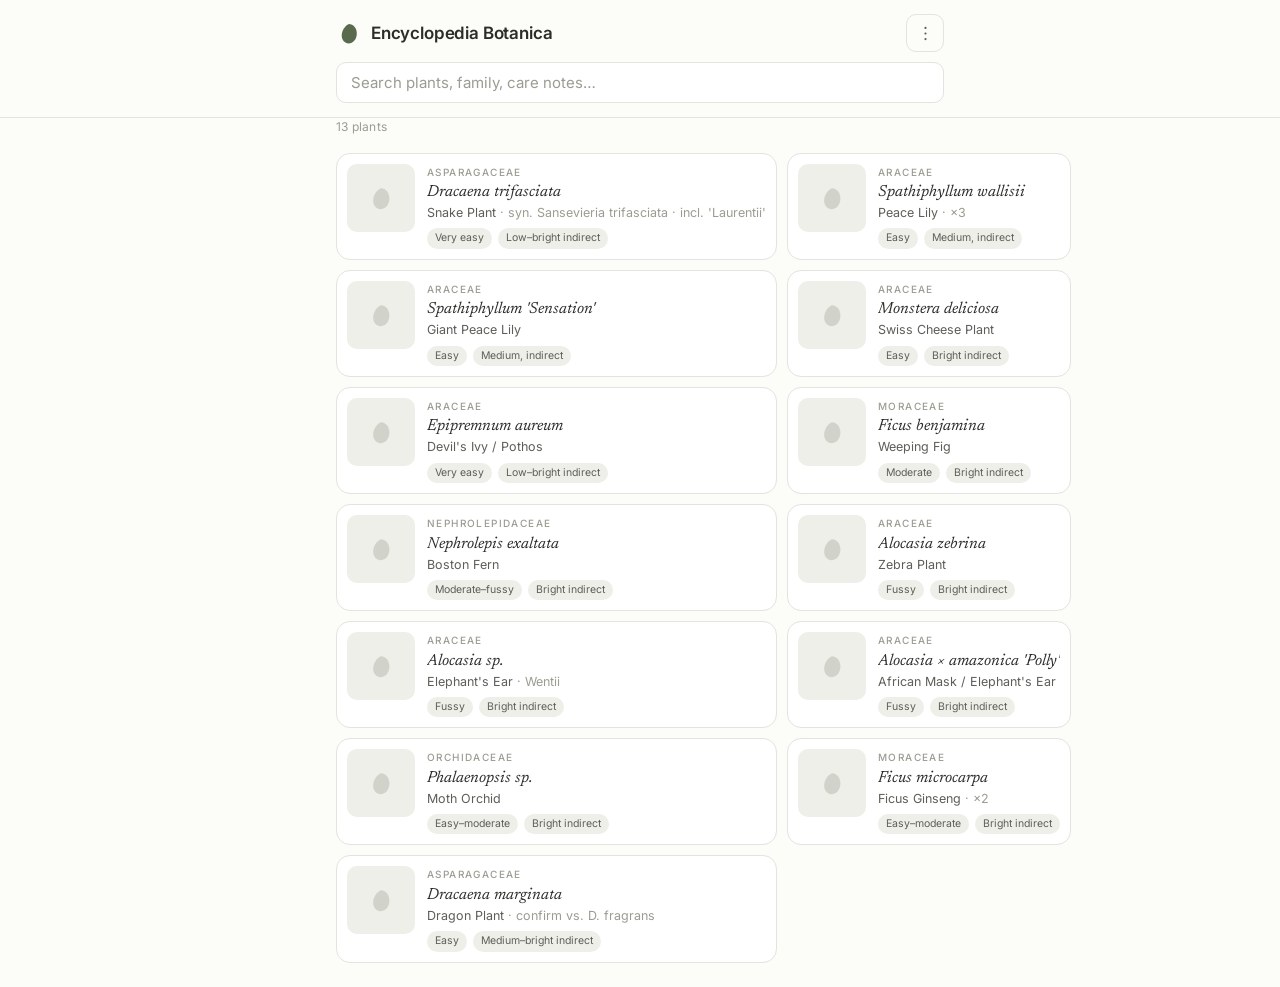
==== index.html @ 95552798 "Convert to installable Android PWA with mobile app + editable care log - Add index.html: a mobile-fi" ====
<!DOCTYPE html>
<html lang="en">
<head>
<meta charset="UTF-8">
<meta name="viewport" content="width=device-width, initial-scale=1, viewport-fit=cover">
<title>Encyclopedia Botanica</title>
<meta name="description" content="A personal, offline-first houseplant care catalogue — install it on your phone.">
<meta name="theme-color" content="#5a6b4d">
<link rel="manifest" href="manifest.webmanifest">
<link rel="icon" href="icons/icon-192.png" sizes="192x192" type="image/png">
<link rel="apple-touch-icon" href="icons/icon-192.png">
<link rel="stylesheet" href="css/app.css">

<!--
  ================================================================
  ENCYCLOPEDIA BOTANICA — mobile app shell
  ================================================================
  This is the installable PWA: search your plants, tap through to
  a phone-friendly detail page, and edit a care log that's saved
  on-device (see js/store.js). Plant reference data lives in
  js/plants.js, shared with print.html (the A4/PDF export view).

  See README.md for the full file layout and how to install this
  as an app on Android (Chrome → menu → "Install app" / "Add to
  Home screen").
  ================================================================
-->
</head>
<body>

<div id="install-banner" class="install-banner" hidden>
  <p>Install Encyclopedia Botanica on your phone for full offline access.</p>
  <button id="btn-install" class="btn btn-primary">Install</button>
  <button id="btn-dismiss-install" class="btn btn-ghost" aria-label="Dismiss">Not now</button>
</div>

<header class="topbar">
  <div class="topbar-row">
    <h1 class="brand">
      <span class="brand-mark" aria-hidden="true">
        <svg viewBox="0 0 100 100"><path d="M50 15 C66 15 80 30 80 52 C80 74 66 90 48 90 C34 90 22 78 22 60 C22 40 34 22 50 15 Z" fill="currentColor"/></svg>
      </span>
      Encyclopedia Botanica
    </h1>
    <button id="btn-about" class="icon-btn" aria-label="About & settings">
      <svg viewBox="0 0 24 24" fill="none" stroke="currentColor" stroke-width="2" stroke-linecap="round">
        <circle cx="12" cy="5" r="1.4" fill="currentColor" stroke="none"/>
        <circle cx="12" cy="12" r="1.4" fill="currentColor" stroke="none"/>
        <circle cx="12" cy="19" r="1.4" fill="currentColor" stroke="none"/>
      </svg>
    </button>
  </div>
  <div class="search-row">
    <input id="search" type="search" placeholder="Search plants, family, care notes…" aria-label="Search plants" enterkeyhint="search">
  </div>
</header>

<!-- ============================================================
     LIST VIEW
     ============================================================ -->
<main id="view-list" class="view">
  <div id="result-count" class="result-count" aria-live="polite"></div>
  <ul id="plant-list" class="plant-list"></ul>
  <p id="empty-state" class="empty-state" hidden>No plants match "<span></span>". Try a different search, or add one via <code>new-plant-prompt.md</code>.</p>
</main>

<!-- ============================================================
     DETAIL VIEW
     ============================================================ -->
<main id="view-detail" class="view" hidden>
  <button id="btn-back" class="back-btn">
    <svg viewBox="0 0 24 24" fill="none" stroke="currentColor" stroke-width="2" stroke-linecap="round" stroke-linejoin="round">
      <path d="M15 18l-6-6 6-6"/>
    </svg>
    Back
  </button>
  <article id="detail-content"></article>
</main>

<!-- ============================================================
     ABOUT / SETTINGS VIEW
     ============================================================ -->
<main id="view-about" class="view" hidden>
  <button class="back-btn" onclick="location.hash='#/'">
    <svg viewBox="0 0 24 24" fill="none" stroke="currentColor" stroke-width="2" stroke-linecap="round" stroke-linejoin="round">
      <path d="M15 18l-6-6 6-6"/>
    </svg>
    Back
  </button>
  <div class="container">
    <div class="about-section">
      <h2>Encyclopedia Botanica</h2>
      <p>A personal, offline-first houseplant care catalogue. Reference data (family, care requirements, pests, origins) lives in <code>js/plants.js</code> and is the same on every device. Anything you fill in here — acquired dates, locations, notes — is saved only on this device.</p>
    </div>

    <div class="about-section">
      <h2>Install</h2>
      <p>On Android Chrome: tap the ⋮ menu → <strong>Add to Home screen</strong> / <strong>Install app</strong>. Once installed it works fully offline.</p>
      <button id="btn-install-about" class="btn btn-primary" hidden>Install now</button>
    </div>

    <div class="about-section">
      <h2>Your data</h2>
      <div id="storage-notice" class="notice warn" hidden>
        This browser isn't persisting saved data (private/incognito mode, or storage is disabled) — anything you log will be lost when you close the app.
      </div>
      <p>Care-log entries and notes live in this browser's local storage, on this device only. Export a backup occasionally, especially before reinstalling or switching phones.</p>
      <div class="about-actions">
        <button id="btn-export" class="btn btn-block">Export data (.json backup)</button>
        <label class="btn btn-block" for="import-file" style="cursor:pointer;">Import data (merge from backup)</label>
        <input id="import-file" type="file" accept="application/json,.json" class="visually-hidden">
        <button id="btn-clear" class="btn btn-danger btn-block">Clear all saved data</button>
      </div>
    </div>

    <div class="about-section">
      <h2>Print / PDF</h2>
      <p>Need paper copies or a PDF of the full catalogue? Use the print view — same data, A4 layout.</p>
      <a href="print.html" class="btn btn-block" style="text-decoration:none;display:flex;">Open print view</a>
    </div>

    <div class="about-section">
      <h2>Adding a plant</h2>
      <p>Copy <code>new-plant-prompt.md</code> into any AI assistant, paste the generated record into <code>js/plants.js</code>, then reload. Full instructions are in that file and in <code>README.md</code>.</p>
    </div>
  </div>
</main>

<div id="toast" class="toast" role="status" aria-live="polite"></div>

<script src="js/plants.js"></script>
<script src="js/store.js"></script>
<script src="js/app.js"></script>
</body>
</html>
---- css/app.css ----
/* =============================================================
   app.css — mobile-first styles for the Encyclopedia Botanica app
   (index.html). Shares the same design tokens and typographic
   language as print.html so the two feel like one product.
   ============================================================= */

@font-face {
  font-family: "Inter";
  src: url("../fonts/inter-variable.woff2") format("woff2");
  font-weight: 100 900;
  font-style: normal;
  font-display: swap;
}

@font-face {
  font-family: "Newsreader";
  src: url("../fonts/newsreader-italic-variable.woff2") format("woff2");
  font-weight: 400 700;
  font-style: italic;
  font-display: swap;
}

:root {
  --ink:        #2a2d28;
  --soft:       #5c5f57;
  --faint:      #9a9d92;
  --hair:       #e3e4dd;
  --hair-soft:  #eeefe9;
  --paper:      #fcfcf9;
  --surface:    #ffffff;
  --green:      #5a6b4d;
  --green-soft: #7d8a6f;
  --danger:     #a24a3f;
  --focus:      #3a6ea5;

  --safe-top:    env(safe-area-inset-top, 0px);
  --safe-bottom: env(safe-area-inset-bottom, 0px);
  --safe-left:   env(safe-area-inset-left, 0px);
  --safe-right:  env(safe-area-inset-right, 0px);
}

@media (prefers-color-scheme: dark) {
  :root {
    --ink:        #eef0ea;
    --soft:       #c3c6bc;
    --faint:      #83877c;
    --hair:       #383b33;
    --hair-soft:  #2b2e27;
    --paper:      #1b1d18;
    --surface:    #232620;
    --green:      #93ac80;
    --green-soft: #7d9469;
    --danger:     #d98d80;
    --focus:      #7fb1e0;
  }
}

* { box-sizing: border-box; }

/* The [hidden] attribute must always win over class-based display
   rules below (e.g. .plant-list, .thumb-placeholder), which share
   the same specificity and would otherwise lose to source order. */
[hidden] { display: none !important; }

html {
  background: var(--paper);
  -webkit-tap-highlight-color: transparent;
}

body {
  margin: 0;
  min-height: 100vh;
  font-family: "Inter", system-ui, sans-serif;
  color: var(--ink);
  background: var(--paper);
  line-height: 1.55;
  -webkit-font-smoothing: antialiased;
  text-rendering: optimizeLegibility;
  padding-bottom: calc(24px + var(--safe-bottom));
}

.latin { font-family: "Newsreader", Georgia, serif; font-style: italic; }

a { color: var(--green); }

button {
  font-family: inherit;
  font-size: inherit;
  color: inherit;
}

.visually-hidden {
  position: absolute;
  width: 1px; height: 1px;
  overflow: hidden;
  clip: rect(0 0 0 0);
  white-space: nowrap;
}

/* ── Shared page container ─────────────────────────────────── */
.container {
  max-width: 640px;
  margin: 0 auto;
  padding: 0 16px calc(env(safe-area-inset-bottom, 0px) + 16px);
}

/* ── Top bar ───────────────────────────────────────────────── */
.topbar {
  position: sticky;
  top: 0;
  z-index: 10;
  background: var(--paper);
  padding-top: var(--safe-top);
  border-bottom: 1px solid var(--hair);
}

.topbar-row {
  max-width: 640px;
  margin: 0 auto;
  padding: 14px 16px 10px;
  display: flex;
  align-items: center;
  gap: 10px;
}

.brand {
  flex: 1;
  display: flex;
  align-items: center;
  gap: 9px;
  margin: 0;
  font-size: 17px;
  font-weight: 600;
  letter-spacing: -0.01em;
}

.brand-mark { width: 26px; height: 26px; color: var(--green); flex-shrink: 0; }
.brand-mark svg { display: block; width: 100%; height: 100%; }

.icon-btn {
  width: 38px;
  height: 38px;
  display: flex;
  align-items: center;
  justify-content: center;
  background: transparent;
  border: 1px solid var(--hair);
  border-radius: 10px;
  cursor: pointer;
  color: var(--soft);
  flex-shrink: 0;
}
.icon-btn:hover { border-color: var(--green); color: var(--green); }
.icon-btn svg { width: 19px; height: 19px; }

.search-row { max-width: 640px; margin: 0 auto; padding: 0 16px 14px; }

#search {
  width: 100%;
  padding: 10px 14px;
  font-family: inherit;
  font-size: 15px;
  color: var(--ink);
  background: var(--surface);
  border: 1px solid var(--hair);
  border-radius: 10px;
  outline: none;
}
#search:focus { border-color: var(--green); box-shadow: 0 0 0 3px rgba(90,107,77,0.15); }
#search::placeholder { color: var(--faint); }

.result-count {
  max-width: 640px;
  margin: 0 auto;
  padding: 0 16px 4px;
  font-size: 12px;
  color: var(--faint);
  letter-spacing: 0.02em;
}

/* ── View switching ───────────────────────────────────────── */
.view[hidden] { display: none; }

/* ── Plant list / cards ───────────────────────────────────── */
.plant-list {
  list-style: none;
  margin: 12px 0 0;
  padding: 0 16px;
  max-width: 640px;
  margin-left: auto;
  margin-right: auto;
  display: flex;
  flex-direction: column;
  gap: 10px;
}

.plant-card-link {
  display: flex;
  gap: 12px;
  padding: 10px;
  background: var(--surface);
  border: 1px solid var(--hair);
  border-radius: 14px;
  text-decoration: none;
  color: inherit;
}
.plant-card-link:active { border-color: var(--green); }

.thumb {
  position: relative;
  width: 68px;
  height: 68px;
  flex-shrink: 0;
  border-radius: 10px;
  overflow: hidden;
  background: var(--hair-soft);
}
.thumb img { width: 100%; height: 100%; object-fit: cover; display: block; }
.thumb-placeholder {
  width: 100%; height: 100%;
  display: flex; align-items: center; justify-content: center;
  color: var(--faint);
}
.thumb-placeholder svg { width: 28px; height: 28px; }

.plant-card-body { flex: 1; min-width: 0; padding-top: 1px; }

.plant-card-kicker {
  font-size: 7.5pt;
  letter-spacing: 0.14em;
  text-transform: uppercase;
  color: var(--faint);
  font-weight: 500;
  margin-bottom: 2px;
}

.plant-card-latin {
  font-family: "Newsreader", Georgia, serif;
  font-style: italic;
  font-size: 16px;
  line-height: 1.25;
  color: var(--ink);
  overflow: hidden;
  text-overflow: ellipsis;
  white-space: nowrap;
}

.plant-card-common {
  font-size: 12.5px;
  color: var(--soft);
  overflow: hidden;
  text-overflow: ellipsis;
  white-space: nowrap;
  margin-top: 1px;
}
.plant-card-common .qualifier { color: var(--faint); }
.plant-card-common .qualifier::before { content: " · "; }

.plant-card-badges { margin-top: 6px; display: flex; gap: 6px; flex-wrap: wrap; }
.badge {
  font-size: 10.5px;
  padding: 2px 8px;
  border-radius: 999px;
  background: var(--hair-soft);
  color: var(--soft);
  white-space: nowrap;
}

.empty-state {
  max-width: 640px;
  margin: 40px auto;
  padding: 0 16px;
  text-align: center;
  color: var(--faint);
  font-size: 14px;
}

/* ── Back button ──────────────────────────────────────────── */
.back-btn {
  display: inline-flex;
  align-items: center;
  gap: 6px;
  margin: 14px 16px 0;
  padding: 7px 12px 7px 8px;
  background: transparent;
  border: 1px solid var(--hair);
  border-radius: 999px;
  color: var(--soft);
  font-size: 13.5px;
  cursor: pointer;
}
.back-btn svg { width: 15px; height: 15px; }
.back-btn:hover { border-color: var(--green); color: var(--green); }

/* ── Detail view ──────────────────────────────────────────── */
#detail-content { max-width: 640px; margin: 0 auto; padding: 14px 16px 40px; }

.d-kicker {
  font-size: 8pt;
  letter-spacing: 0.28em;
  text-transform: uppercase;
  color: var(--faint);
  font-weight: 500;
  margin-bottom: 8px;
}

.d-latin {
  font-family: "Newsreader", Georgia, serif;
  font-style: italic;
  font-size: 26px;
  line-height: 1.15;
  margin: 0;
  color: var(--ink);
  font-weight: 400;
}

.d-common { font-size: 14px; color: var(--soft); margin-top: 6px; }
.d-common .qualifier { color: var(--faint); }
.d-common .qualifier::before { content: " · "; }

.d-photo {
  margin-top: 14px;
  aspect-ratio: 4 / 3;
  border-radius: 14px;
  overflow: hidden;
  background: var(--hair-soft);
  border: 1px solid var(--hair);
  display: flex;
  align-items: center;
  justify-content: center;
}
.d-photo img { width: 100%; height: 100%; object-fit: cover; display: block; }
.d-photo .thumb-placeholder svg { width: 44px; height: 44px; }

.glance-grid {
  margin-top: 14px;
  display: grid;
  grid-template-columns: 1fr 1fr;
  gap: 8px;
}
.glance-tile {
  padding: 10px 12px;
  background: var(--surface);
  border: 1px solid var(--hair);
  border-radius: 10px;
}
.glance-tile dt {
  font-size: 7.5pt;
  letter-spacing: 0.12em;
  text-transform: uppercase;
  color: var(--faint);
  font-weight: 500;
  margin: 0 0 3px;
}
.glance-tile dd { margin: 0; font-size: 13.5px; color: var(--ink); font-weight: 500; }

.d-section { margin-top: 22px; }
.d-section h2 {
  font-size: 8pt;
  letter-spacing: 0.18em;
  text-transform: uppercase;
  color: var(--green);
  font-weight: 600;
  margin: 0 0 6px;
  padding-bottom: 6px;
  border-bottom: 1px solid var(--hair);
}
.d-section p { margin: 0; font-size: 14.5px; color: var(--soft); line-height: 1.6; }
.d-section ul { margin: 0; padding-left: 18px; font-size: 14.5px; color: var(--soft); line-height: 1.6; }
.d-section li { margin-bottom: 3px; }

/* ── Care log (editable) ─────────────────────────────────── */
.log-grid {
  margin-top: 8px;
  display: grid;
  grid-template-columns: 1fr 1fr;
  gap: 12px 12px;
}
.log-field { grid-column: span 1; }
.log-field.wide { grid-column: span 2; }

.log-field label {
  display: block;
  font-size: 7.5pt;
  letter-spacing: 0.14em;
  text-transform: uppercase;
  color: var(--faint);
  font-weight: 500;
  margin-bottom: 5px;
}

.log-field input,
.log-field textarea {
  width: 100%;
  padding: 8px 0 6px;
  font-family: inherit;
  font-size: 14px;
  color: var(--ink);
  background: transparent;
  border: none;
  border-bottom: 1px solid var(--hair);
  outline: none;
  resize: vertical;
}
.log-field input:focus,
.log-field textarea:focus { border-bottom-color: var(--green); }
.log-field textarea { min-height: 70px; line-height: 1.5; }

.log-status {
  margin-top: 10px;
  font-size: 11.5px;
  color: var(--faint);
  min-height: 14px;
}
.log-status.saved { color: var(--green); }

.text-link-btn {
  background: none;
  border: none;
  padding: 0;
  color: var(--faint);
  font-size: 12.5px;
  text-decoration: underline;
  cursor: pointer;
}
.text-link-btn:hover { color: var(--danger); }

.d-footer-links {
  margin-top: 26px;
  padding-top: 16px;
  border-top: 1px solid var(--hair);
  display: flex;
  justify-content: space-between;
  align-items: center;
  font-size: 12.5px;
}
.d-footer-links a { text-decoration: none; font-weight: 600; }
.d-footer-links a:hover { text-decoration: underline; }

/* ── Buttons ──────────────────────────────────────────────── */
.btn {
  display: inline-flex;
  align-items: center;
  justify-content: center;
  gap: 6px;
  padding: 10px 16px;
  font-size: 14px;
  font-weight: 600;
  border-radius: 10px;
  border: 1px solid var(--hair);
  background: var(--surface);
  color: var(--ink);
  cursor: pointer;
}
.btn:hover { border-color: var(--green); color: var(--green); }
.btn-primary { background: var(--green); border-color: var(--green); color: #fff; }
.btn-primary:hover { opacity: 0.92; color: #fff; }
.btn-danger { color: var(--danger); border-color: var(--hair); }
.btn-danger:hover { border-color: var(--danger); }
.btn-block { width: 100%; }

/* ── About / settings view ───────────────────────────────── */
#view-about .container { padding-top: 16px; }
.about-section { margin-top: 22px; }
.about-section h2 {
  font-size: 8pt;
  letter-spacing: 0.18em;
  text-transform: uppercase;
  color: var(--green);
  font-weight: 600;
  margin: 0 0 8px;
}
.about-section p { font-size: 13.5px; color: var(--soft); line-height: 1.6; margin: 0 0 10px; }
.about-actions { display: flex; flex-direction: column; gap: 8px; }

.notice {
  margin-top: 4px;
  padding: 10px 12px;
  border-radius: 10px;
  background: var(--hair-soft);
  border: 1px solid var(--hair);
  font-size: 12.5px;
  color: var(--soft);
}
.notice.warn { border-color: #d8b98a; background: rgba(216,185,138,0.16); }

/* ── Install banner ──────────────────────────────────────── */
.install-banner {
  position: fixed;
  left: 0; right: 0; bottom: 0;
  z-index: 20;
  padding: 12px 16px calc(12px + var(--safe-bottom));
  background: var(--ink);
  color: var(--paper);
  display: flex;
  align-items: center;
  gap: 12px;
  font-size: 13.5px;
}
.install-banner[hidden] { display: none; }
.install-banner p { margin: 0; flex: 1; line-height: 1.4; }
.install-banner button { flex-shrink: 0; }
.install-banner .btn-primary { background: var(--green); border-color: var(--green); }
.install-banner .btn-ghost {
  background: transparent; border: 1px solid rgba(252,252,249,0.3); color: var(--paper);
}

/* ── Toast ────────────────────────────────────────────────── */
.toast {
  position: fixed;
  left: 50%;
  bottom: calc(20px + var(--safe-bottom));
  transform: translateX(-50%) translateY(12px);
  background: var(--ink);
  color: var(--paper);
  padding: 10px 18px;
  border-radius: 999px;
  font-size: 13px;
  opacity: 0;
  pointer-events: none;
  transition: opacity 0.2s ease, transform 0.2s ease;
  z-index: 30;
  white-space: nowrap;
}
.toast.show { opacity: 1; transform: translateX(-50%) translateY(0); }

/* ── Wider screens (tablets) ─────────────────────────────── */
@media (min-width: 560px) {
  .plant-list { grid-template-columns: 1fr 1fr; display: grid; }
}
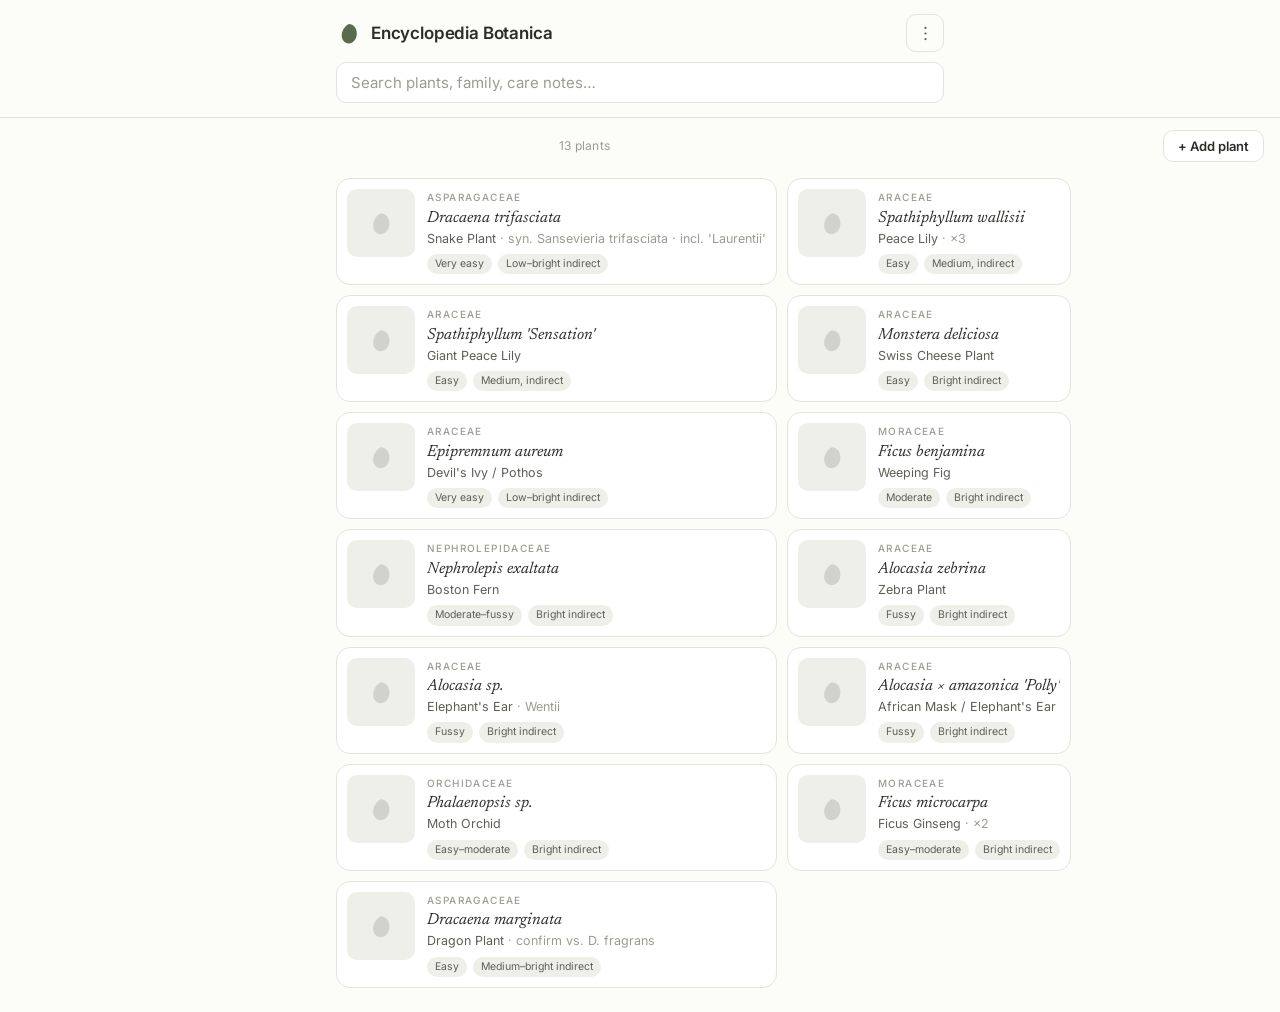
==== commit 7221e897: "Wire device-local photos, Add Plant, and v2 backups into the app - Every plant's photo box gets Set/" ====
--- a/index.html
+++ b/index.html
@@ -19,6 +19,14 @@
   a phone-friendly detail page, and edit a care log that's saved
   on-device (see js/store.js). Plant reference data lives in
   js/plants.js, shared with print.html (the A4/PDF export view).
+
+  Two more things live only on this device, in IndexedDB rather
+  than js/store.js's localStorage (see js/db.js for why): photos
+  you set on a plant (js/photo-intake.js), and any plants you add
+  in-app via the "+ Add plant" flow (js/local-plants.js +
+  js/add-plant-dialog.js) before you've published them into
+  js/plants.js. Nothing here ever leaves the device — see the
+  privacy note in js/db.js.
 
   See README.md for the full file layout and how to install this
   as an app on Android (Chrome → menu → "Install app" / "Add to
@@ -59,9 +67,12 @@
      LIST VIEW
      ============================================================ -->
 <main id="view-list" class="view">
-  <div id="result-count" class="result-count" aria-live="polite"></div>
+  <div class="list-toolbar">
+    <div id="result-count" class="result-count" aria-live="polite"></div>
+    <button id="btn-add-plant" class="btn btn-add-plant">+ Add plant</button>
+  </div>
   <ul id="plant-list" class="plant-list"></ul>
-  <p id="empty-state" class="empty-state" hidden>No plants match "<span></span>". Try a different search, or add one via <code>new-plant-prompt.md</code>.</p>
+  <p id="empty-state" class="empty-state" hidden>No plants match "<span></span>". Try a different search, or tap <strong>+ Add plant</strong> above.</p>
 </main>
 
 <!-- ============================================================
@@ -104,9 +115,9 @@
       <div id="storage-notice" class="notice warn" hidden>
         This browser isn't persisting saved data (private/incognito mode, or storage is disabled) — anything you log will be lost when you close the app.
       </div>
-      <p>Care-log entries and notes live in this browser's local storage, on this device only. Export a backup occasionally, especially before reinstalling or switching phones.</p>
+      <p>Care-log notes, photos you set on a plant, and any plants you've added with <strong>+ Add plant</strong> all live only on this device — nothing is ever uploaded anywhere. When you first add a photo, the app also asks the browser to protect this data from automatic cleanup (no prompt to you either way — some browsers grant it silently). Export a backup occasionally, especially before reinstalling or switching phones — photos make the backup file a few MB, which is expected.</p>
       <div class="about-actions">
-        <button id="btn-export" class="btn btn-block">Export data (.json backup)</button>
+        <button id="btn-export" class="btn btn-block">Export data (logs, local plants & photos)</button>
         <label class="btn btn-block" for="import-file" style="cursor:pointer;">Import data (merge from backup)</label>
         <input id="import-file" type="file" accept="application/json,.json" class="visually-hidden">
         <button id="btn-clear" class="btn btn-danger btn-block">Clear all saved data</button>
@@ -115,21 +126,38 @@
 
     <div class="about-section">
       <h2>Print / PDF</h2>
-      <p>Need paper copies or a PDF of the full catalogue? Use the print view — same data, A4 layout.</p>
+      <p>Need paper copies or a PDF of the full catalogue? Use the print view — same data, A4 layout, including your on-device photos and locally-added plants.</p>
       <a href="print.html" class="btn btn-block" style="text-decoration:none;display:flex;">Open print view</a>
     </div>
 
     <div class="about-section">
       <h2>Adding a plant</h2>
-      <p>Copy <code>new-plant-prompt.md</code> into any AI assistant, paste the generated record into <code>js/plants.js</code>, then reload. Full instructions are in that file and in <code>README.md</code>.</p>
+      <p>Tap <strong>+ Add plant</strong> on the list screen. It walks you through an optional photo, naming the plant, copying a ready-made prompt to paste into any AI assistant, and pasting its reply back in — the app checks the reply over and adds it straight to your catalogue on this device.</p>
+      <p>A plant added this way is marked <strong>Local</strong> until you publish it: use <strong>Export plants.js</strong> below to download a copy of <code>js/plants.js</code> with your local plants folded in, ready to commit to the repo. Once committed, the app quietly stops using its local copy in favour of the real one — nothing is deleted, so it's always safe to try.</p>
+      <button id="btn-export-plants" class="btn btn-block">Export plants.js</button>
     </div>
   </div>
 </main>
 
 <div id="toast" class="toast" role="status" aria-live="polite"></div>
 
+<!-- ============================================================
+     ADD PLANT DIALOG
+     A native <dialog> element — the browser handles the modal
+     behaviour (focus trapping, Esc to close, a backdrop) for free.
+     Its step-by-step content is built by js/add-plant-dialog.js.
+     ============================================================ -->
+<dialog id="add-plant-dialog" class="add-plant-dialog">
+  <button id="add-plant-close" class="add-plant-close" aria-label="Close">×</button>
+  <div id="add-plant-step"></div>
+</dialog>
+
 <script src="js/plants.js"></script>
 <script src="js/store.js"></script>
+<script src="js/db.js"></script>
+<script src="js/photo-intake.js"></script>
+<script src="js/local-plants.js"></script>
+<script src="js/add-plant-dialog.js"></script>
 <script src="js/app.js"></script>
 </body>
 </html>
--- a/css/app.css
+++ b/css/app.css
@@ -524,7 +524,171 @@
 }
 .toast.show { opacity: 1; transform: translateX(-50%) translateY(0); }
 
+/* ============================================================
+   v5 ADDITIONS — device-local photos + in-app "Add plant"
+   Reuses every token/pattern above (--paper/--hair/--green, .btn,
+   .notice, .text-link-btn, Inter, hairline borders, small uppercase
+   letterspaced labels) rather than introducing anything new.
+   ============================================================ */
+
+/* ── List toolbar: result count + "+ Add plant" ──────────── */
+.list-toolbar {
+  max-width: 640px;
+  margin: 12px auto 0;
+  padding: 0 16px 4px;
+  display: flex;
+  align-items: center;
+  justify-content: space-between;
+  gap: 10px;
+}
+.list-toolbar .result-count { padding: 0; } /* toolbar supplies the padding now */
+.btn-add-plant {
+  padding: 7px 14px;
+  font-size: 13px;
+  flex-shrink: 0;
+}
+
+/* ── "Local — not yet in plants.js" badge on a list card ──── */
+.badge-local {
+  background: transparent;
+  border: 1px solid var(--green);
+  color: var(--green);
+}
+
+/* ── Photo Set/Remove controls (sit below the photo box) ──── */
+.photo-controls {
+  margin-top: 8px;
+  display: flex;
+  gap: 8px;
+}
+.photo-control-btn {
+  padding: 7px 12px;
+  font-size: 12.5px;
+}
+
+/* ── Local-plant marker + delete, in the detail view ──────── */
+.local-marker {
+  margin-top: 16px;
+  font-size: 12px;
+  color: var(--faint);
+  letter-spacing: 0.02em;
+}
+.text-link-btn.danger-link { color: var(--danger); }
+.text-link-btn.danger-link:hover { color: var(--danger); opacity: 0.8; }
+
+/* ============================================================
+   ADD PLANT DIALOG
+   A native <dialog> — the browser supplies the modal behaviour
+   (focus trapping, Esc to close, the backdrop). Styled to look
+   like every other card/panel in this app, not a separate design.
+   ============================================================ */
+.add-plant-dialog {
+  width: min(92vw, 480px);
+  max-height: min(86vh, 720px);
+  margin: auto; /* centers a <dialog>, which the browser positions specially */
+  padding: 22px 20px 20px;
+  background: var(--surface);
+  color: var(--ink);
+  border: 1px solid var(--hair);
+  border-radius: 14px;
+  font-family: inherit;
+}
+.add-plant-dialog::backdrop {
+  background: rgba(0, 0, 0, 0.45);
+}
+.add-plant-close {
+  position: absolute;
+  top: 12px;
+  right: 12px;
+  width: 32px;
+  height: 32px;
+  border: 1px solid var(--hair);
+  border-radius: 10px;
+  background: transparent;
+  color: var(--soft);
+  font-size: 18px;
+  line-height: 1;
+  cursor: pointer;
+}
+.add-plant-close:hover { border-color: var(--green); color: var(--green); }
+
+.add-plant-step-heading { margin-bottom: 14px; padding-right: 30px; }
+.add-plant-step-count {
+  font-size: 7.5pt;
+  letter-spacing: 0.16em;
+  text-transform: uppercase;
+  color: var(--faint);
+  font-weight: 500;
+  margin-bottom: 4px;
+}
+.add-plant-step-heading h3 { margin: 0; font-size: 17px; font-weight: 600; }
+
+.add-plant-hint { font-size: 13px; color: var(--soft); line-height: 1.55; margin: 0 0 14px; }
+
+.add-plant-name-input {
+  width: 100%;
+  padding: 10px 12px;
+  font-family: inherit;
+  font-size: 14px;
+  color: var(--ink);
+  background: var(--paper);
+  border: 1px solid var(--hair);
+  border-radius: 10px;
+  outline: none;
+}
+.add-plant-name-input:focus { border-color: var(--green); }
+
+.add-plant-inline-error { color: var(--danger); font-size: 12.5px; margin: 8px 0 0; }
+
+.add-plant-prompt-box,
+.add-plant-paste-box {
+  width: 100%;
+  height: 160px;
+  padding: 10px 12px;
+  font-family: inherit;
+  font-size: 12.5px;
+  line-height: 1.5;
+  color: var(--ink);
+  background: var(--paper);
+  border: 1px solid var(--hair);
+  border-radius: 10px;
+  resize: vertical;
+  outline: none;
+}
+.add-plant-prompt-box:focus,
+.add-plant-paste-box:focus { border-color: var(--green); }
+
+.add-plant-copy-row { margin-top: 10px; display: flex; align-items: center; gap: 10px; }
+.add-plant-copy-status { font-size: 12px; color: var(--green); }
+
+.add-plant-errors { margin-top: 12px; }
+.add-plant-errors strong { display: block; margin-bottom: 6px; font-size: 12.5px; }
+.add-plant-errors ul { margin: 0; padding-left: 18px; font-size: 12.5px; line-height: 1.6; }
+
+.add-plant-photo-preview {
+  aspect-ratio: 4 / 3;
+  border-radius: 10px;
+  overflow: hidden;
+  background: var(--hair-soft);
+  border: 1px solid var(--hair);
+  display: flex;
+  align-items: center;
+  justify-content: center;
+  margin-bottom: 10px;
+}
+.add-plant-photo-preview img { width: 100%; height: 100%; object-fit: cover; display: block; }
+.add-plant-photo-empty { font-size: 12.5px; color: var(--faint); text-align: center; padding: 12px; }
+.add-plant-photo-controls { display: flex; gap: 8px; margin-bottom: 4px; }
+
+.add-plant-actions {
+  margin-top: 18px;
+  display: flex;
+  justify-content: flex-end;
+  gap: 10px;
+}
+
 /* ── Wider screens (tablets) ─────────────────────────────── */
 @media (min-width: 560px) {
   .plant-list { grid-template-columns: 1fr 1fr; display: grid; }
-}
+  .list-toolbar { max-width: 100%; }
+}
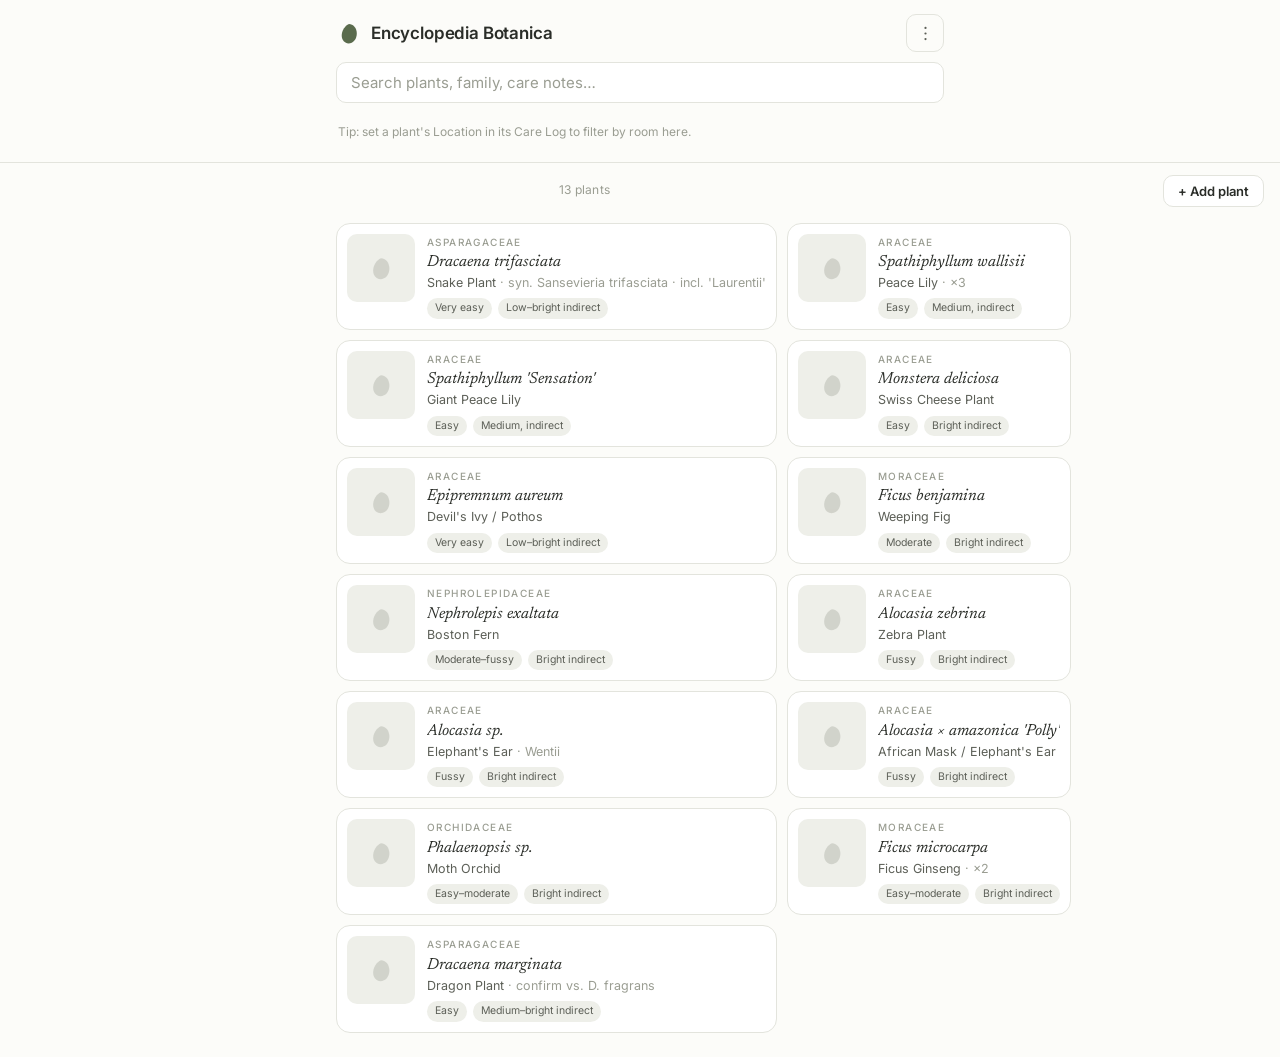
==== commit c6244734: "Add room filter for watering rounds Reuses the existing Care Log "Location" field — no schema change" ====
--- a/index.html
+++ b/index.html
@@ -61,6 +61,9 @@
   <div class="search-row">
     <input id="search" type="search" placeholder="Search plants, family, care notes…" aria-label="Search plants" enterkeyhint="search">
   </div>
+  <!-- Room filter — built by app.js from whatever Locations you've
+       set in plants' Care Logs. Hidden until at least one is set. -->
+  <div id="location-filter" class="location-filter" hidden></div>
 </header>
 
 <!-- ============================================================
@@ -72,7 +75,9 @@
     <button id="btn-add-plant" class="btn btn-add-plant">+ Add plant</button>
   </div>
   <ul id="plant-list" class="plant-list"></ul>
-  <p id="empty-state" class="empty-state" hidden>No plants match "<span></span>". Try a different search, or tap <strong>+ Add plant</strong> above.</p>
+  <!-- Text is filled in by app.js (emptyStateMessage) — it depends
+       on which of search / room filter is active. -->
+  <p id="empty-state" class="empty-state" hidden></p>
 </main>
 
 <!-- ============================================================
--- a/css/app.css
+++ b/css/app.css
@@ -176,6 +176,51 @@
   font-size: 12px;
   color: var(--faint);
   letter-spacing: 0.02em;
+}
+
+/* ── Room ("Location") filter chips ──────────────────────────
+   A horizontally-scrolling row, same visual language as .badge but
+   interactive (real <button>s) and with an "active" state borrowed
+   from .btn-primary's solid fill. Built by app.js's
+   renderLocationFilter() — hidden entirely until at least one plant
+   has a Location set. */
+.location-filter {
+  max-width: 640px;
+  margin: 0 auto;
+  padding: 0 16px 14px;
+  display: flex;
+  gap: 8px;
+  overflow-x: auto;
+  -webkit-overflow-scrolling: touch;
+}
+.loc-chip {
+  flex-shrink: 0;
+  font-family: inherit;
+  font-size: 12.5px;
+  padding: 6px 12px;
+  border-radius: 999px;
+  border: 1px solid var(--hair);
+  background: var(--surface);
+  color: var(--soft);
+  white-space: nowrap;
+  cursor: pointer;
+}
+.loc-chip.active {
+  background: var(--green);
+  border-color: var(--green);
+  color: #fff;
+}
+
+.badge-location {
+  background: transparent;
+  border: 1px solid var(--hair);
+  color: var(--soft);
+}
+
+.location-filter-hint {
+  font-size: 12px;
+  color: var(--faint);
+  padding: 6px 2px;
 }
 
 /* ── View switching ───────────────────────────────────────── */
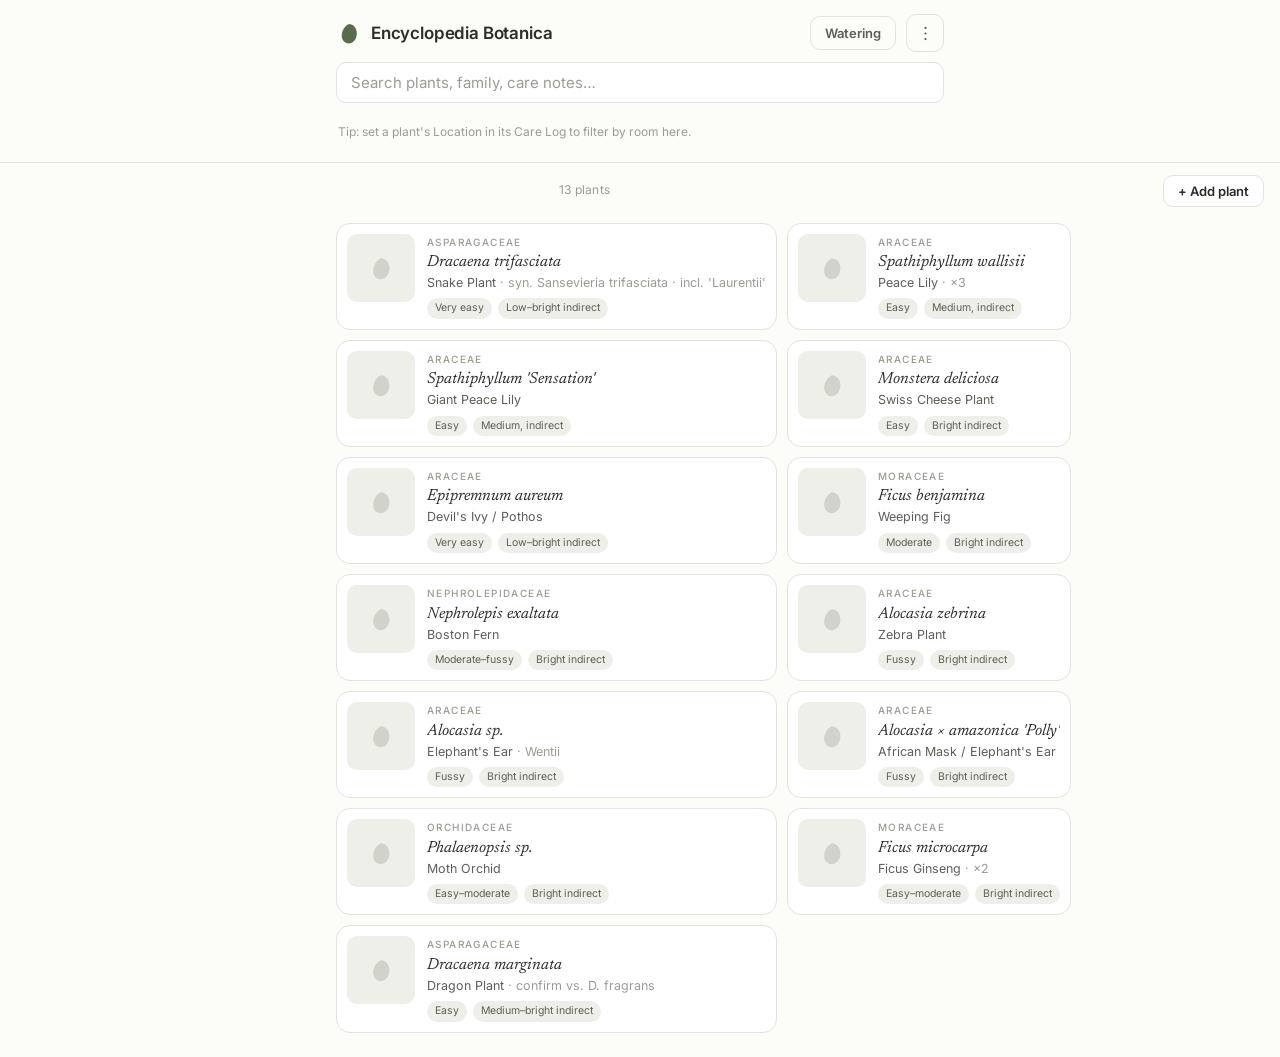
==== commit e405b36c: "Add a watering log and a Watering Status view You water by feel, in varying amounts — this just keep" ====
--- a/index.html
+++ b/index.html
@@ -16,9 +16,12 @@
   ENCYCLOPEDIA BOTANICA — mobile app shell
   ================================================================
   This is the installable PWA: search your plants, tap through to
-  a phone-friendly detail page, and edit a care log that's saved
-  on-device (see js/store.js). Plant reference data lives in
-  js/plants.js, shared with print.html (the A4/PDF export view).
+  a phone-friendly detail page, and edit a care log — including a
+  Watering Log you build up over time by tapping Light/Normal/Heavy
+  — that's saved on-device (see js/store.js). Plant reference data
+  lives in js/plants.js, shared with print.html (the A4/PDF export
+  view). A dedicated Watering Status view (#/watering) lists every
+  plant longest-since-watered first, for doing a room-by-room round.
 
   Two more things live only on this device, in IndexedDB rather
   than js/store.js's localStorage (see js/db.js for why): photos
@@ -50,6 +53,7 @@
       </span>
       Encyclopedia Botanica
     </h1>
+    <button id="btn-watering" class="btn btn-watering-nav">Watering</button>
     <button id="btn-about" class="icon-btn" aria-label="About & settings">
       <svg viewBox="0 0 24 24" fill="none" stroke="currentColor" stroke-width="2" stroke-linecap="round">
         <circle cx="12" cy="5" r="1.4" fill="currentColor" stroke="none"/>
@@ -78,6 +82,28 @@
   <!-- Text is filled in by app.js (emptyStateMessage) — it depends
        on which of search / room filter is active. -->
   <p id="empty-state" class="empty-state" hidden></p>
+</main>
+
+<!-- ============================================================
+     WATERING STATUS VIEW
+     Same plants, sorted longest-since-watered first, with a
+     one-tap way to log a watering right from this list — see
+     renderWateringStatus() in js/app.js.
+     ============================================================ -->
+<main id="view-watering" class="view" hidden>
+  <button class="back-btn" onclick="location.hash='#/'">
+    <svg viewBox="0 0 24 24" fill="none" stroke="currentColor" stroke-width="2" stroke-linecap="round" stroke-linejoin="round">
+      <path d="M15 18l-6-6 6-6"/>
+    </svg>
+    Back
+  </button>
+  <div class="container watering-status-intro">
+    <h2>Watering Status</h2>
+    <p>Sorted by longest since last watered (never-logged plants first). Tap an amount to log a watering right here, or tap a plant for its full history.</p>
+  </div>
+  <div id="watering-result-count" class="result-count" aria-live="polite"></div>
+  <ul id="watering-list" class="plant-list watering-list"></ul>
+  <p id="watering-empty-state" class="empty-state" hidden></p>
 </main>
 
 <!-- ============================================================
@@ -110,6 +136,12 @@
     </div>
 
     <div class="about-section">
+      <h2>Watering log</h2>
+      <p>Each plant's detail page has a Watering Log: tap Light/Normal/Heavy to log a watering, with the date saved automatically. Once a plant has two or more logged, its own average interval shows up alongside the last-watered date — actual data from your own watering habits, not a generic guess.</p>
+      <p>Tap <strong>Watering</strong> at the top of the app for a room-by-room view of every plant, longest-since-watered first, with the same one-tap logging right there — handy for doing a full round without opening each plant.</p>
+    </div>
+
+    <div class="about-section">
       <h2>Install</h2>
       <p>On Android Chrome: tap the ⋮ menu → <strong>Add to Home screen</strong> / <strong>Install app</strong>. Once installed it works fully offline.</p>
       <button id="btn-install-about" class="btn btn-primary" hidden>Install now</button>
@@ -120,9 +152,9 @@
       <div id="storage-notice" class="notice warn" hidden>
         This browser isn't persisting saved data (private/incognito mode, or storage is disabled) — anything you log will be lost when you close the app.
       </div>
-      <p>Care-log notes, photos you set on a plant, and any plants you've added with <strong>+ Add plant</strong> all live only on this device — nothing is ever uploaded anywhere. When you first add a photo, the app also asks the browser to protect this data from automatic cleanup (no prompt to you either way — some browsers grant it silently). Export a backup occasionally, especially before reinstalling or switching phones — photos make the backup file a few MB, which is expected.</p>
+      <p>Care-log notes, your watering log, photos you set on a plant, and any plants you've added with <strong>+ Add plant</strong> all live only on this device — nothing is ever uploaded anywhere. When you first add a photo, the app also asks the browser to protect this data from automatic cleanup (no prompt to you either way — some browsers grant it silently). Export a backup occasionally, especially before reinstalling or switching phones — photos make the backup file a few MB, which is expected.</p>
       <div class="about-actions">
-        <button id="btn-export" class="btn btn-block">Export data (logs, local plants & photos)</button>
+        <button id="btn-export" class="btn btn-block">Export data (logs, waterings, local plants & photos)</button>
         <label class="btn btn-block" for="import-file" style="cursor:pointer;">Import data (merge from backup)</label>
         <input id="import-file" type="file" accept="application/json,.json" class="visually-hidden">
         <button id="btn-clear" class="btn btn-danger btn-block">Clear all saved data</button>
--- a/css/app.css
+++ b/css/app.css
@@ -737,3 +737,106 @@
   .plant-list { grid-template-columns: 1fr 1fr; display: grid; }
   .list-toolbar { max-width: 100%; }
 }
+
+/* ============================================================
+   WATERING LOG
+   Reuses the same tokens/patterns as everything above — .btn,
+   .d-section, .plant-card-* shell — rather than a new visual style.
+   ============================================================ */
+
+/* ── Topbar nav button ────────────────────────────────────── */
+.btn-watering-nav {
+  padding: 8px 14px;
+  font-size: 13px;
+  border-radius: 10px;
+  border: 1px solid var(--hair);
+  background: transparent;
+  color: var(--soft);
+  flex-shrink: 0;
+  cursor: pointer;
+}
+.btn-watering-nav:hover { border-color: var(--green); color: var(--green); }
+
+/* ── Watering Status view intro text ─────────────────────── */
+.watering-status-intro { padding-top: 16px; }
+.watering-status-intro h2 {
+  font-size: 8pt;
+  letter-spacing: 0.18em;
+  text-transform: uppercase;
+  color: var(--green);
+  font-weight: 600;
+  margin: 0 0 8px;
+}
+.watering-status-intro p { font-size: 13.5px; color: var(--soft); line-height: 1.6; margin: 0; }
+
+/* ── Watering Status rows ─────────────────────────────────── */
+/* Not a single <a>, unlike .plant-card-link — the amount buttons
+   can't sit inside a link, so the card is an <li> holding a link
+   (thumb + name + summary) and a separate actions row below it. */
+.watering-row {
+  padding: 10px;
+  background: var(--surface);
+  border: 1px solid var(--hair);
+  border-radius: 14px;
+}
+.watering-row-link {
+  display: flex;
+  gap: 12px;
+  text-decoration: none;
+  color: inherit;
+}
+.watering-row-body { flex: 1; min-width: 0; padding-top: 1px; }
+.watering-summary-line {
+  margin-top: 4px;
+  font-size: 12px;
+  color: var(--soft);
+  line-height: 1.4;
+}
+
+.watering-row-actions {
+  margin-top: 10px;
+  padding-top: 10px;
+  border-top: 1px solid var(--hair-soft);
+  display: flex;
+  gap: 8px;
+}
+
+.watering-amount-btn {
+  flex: 1;
+  font-family: inherit;
+  font-size: 12.5px;
+  font-weight: 600;
+  padding: 8px 0;
+  border-radius: 8px;
+  border: 1px solid var(--hair);
+  background: var(--paper);
+  color: var(--soft);
+  cursor: pointer;
+}
+.watering-amount-btn:hover { border-color: var(--green); color: var(--green); }
+.watering-amount-btn:active { background: var(--green); border-color: var(--green); color: #fff; }
+
+/* ── Watering Log section, in the plant detail view ──────── */
+.watering-log-buttons {
+  margin-top: 10px;
+  display: flex;
+  gap: 8px;
+}
+.watering-log-buttons .watering-amount-btn { padding: 10px 0; font-size: 13px; }
+
+.watering-history {
+  list-style: none;
+  margin: 14px 0 0;
+  padding: 0;
+}
+.watering-history-row {
+  display: flex;
+  align-items: center;
+  justify-content: space-between;
+  gap: 10px;
+  padding: 7px 0;
+  border-bottom: 1px solid var(--hair-soft);
+  font-size: 13px;
+  color: var(--soft);
+}
+.watering-history-row:last-child { border-bottom: none; }
